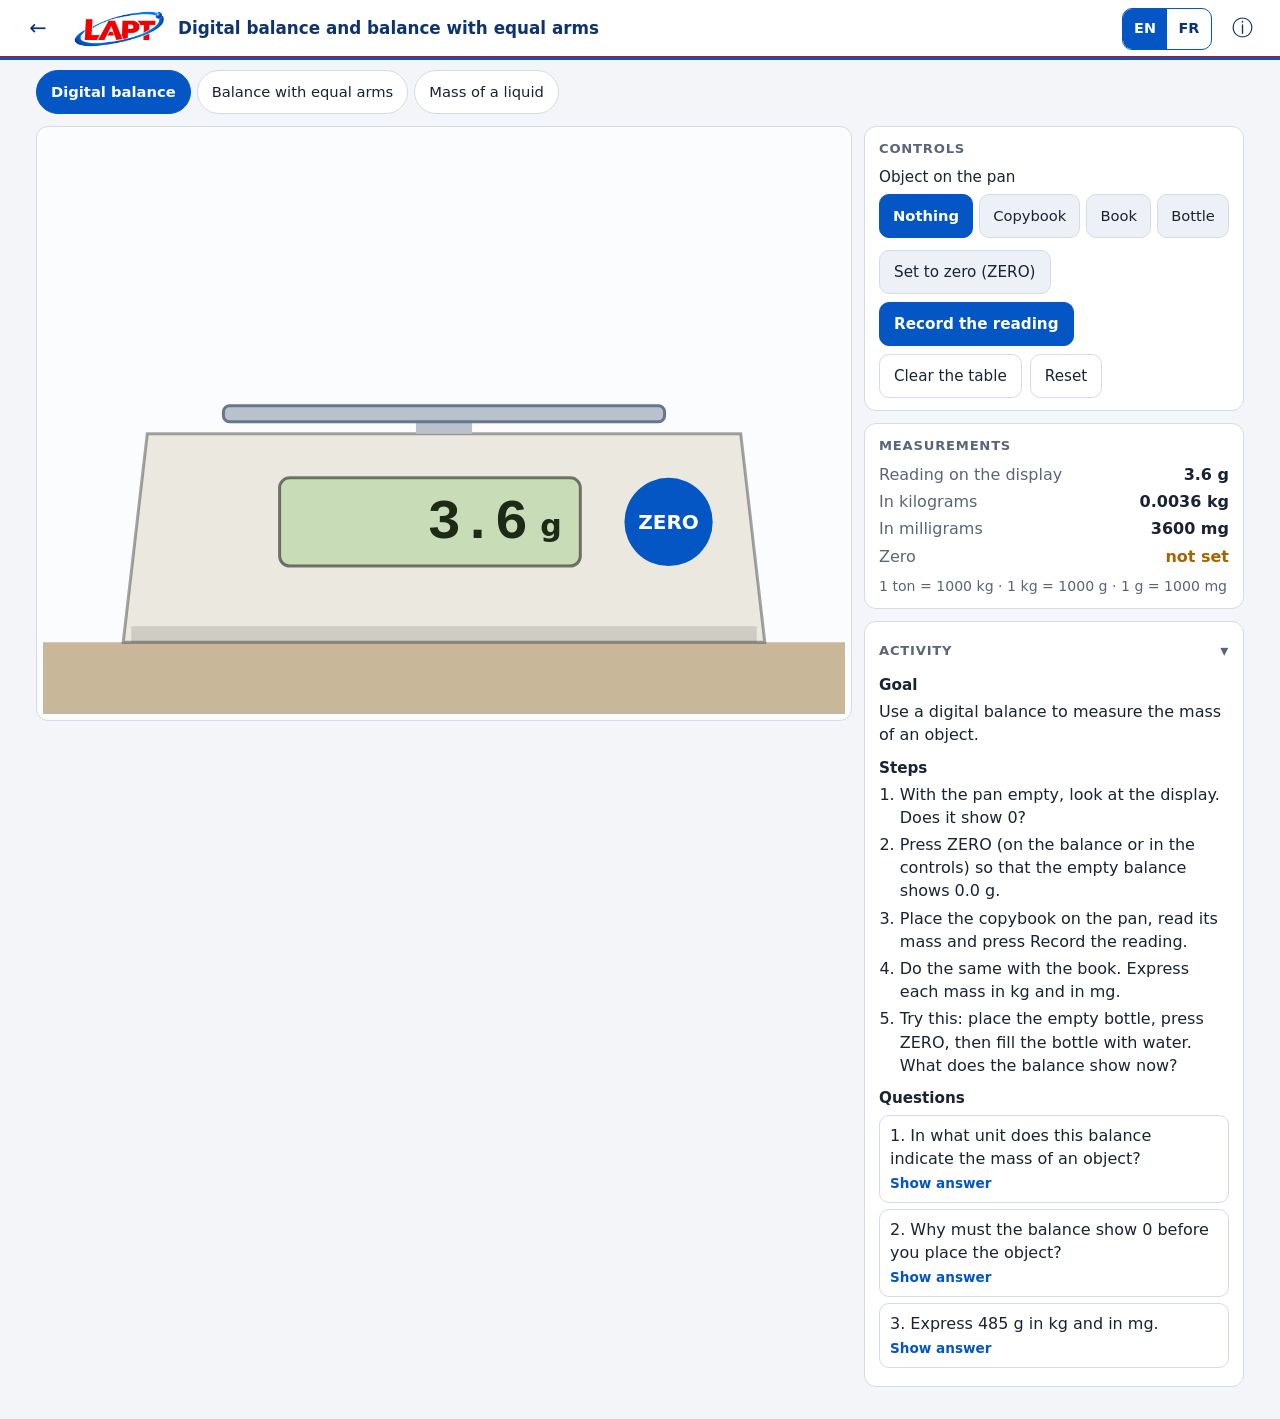
==== sims/grade7/balances/index.html @ a6b9be00 "Initial site: shared template, Grade 7 graduated cylinder and balances simulations Co-Authored-By: C" ====
<!doctype html>
<html lang="en" data-root="../../../">
<head>
  <meta charset="utf-8">
  <meta name="viewport" content="width=device-width, initial-scale=1">
  <meta name="color-scheme" content="light dark">
  <title>LAPT</title>
  <link rel="icon" href="../../../shared/img/icon-192.png">
  <link rel="stylesheet" href="../../../shared/base.css">
</head>
<body>
  <header class="topbar">
    <a class="icon-btn" href="../../../index.html" data-i18n-aria-label="ui.back" data-i18n-title="ui.back">←</a>
    <a class="brand optional" href="https://apt-lb.net" aria-label="LAPT — apt-lb.net"><img src="../../../shared/img/lapt-mark.png" alt="LAPT"></a>
    <h1 data-i18n="title"></h1>
    <div class="lang-toggle" role="group" aria-label="EN | FR">
      <button type="button" data-lang-btn="en">EN</button>
      <button type="button" data-lang-btn="fr">FR</button>
    </div>
    <button type="button" class="icon-btn" id="info-btn" data-i18n-aria-label="ui.info" data-i18n-title="ui.info">ⓘ</button>
  </header>

  <nav class="tabs" id="tabs" role="tablist" data-i18n-aria-label="ui.tabs"></nav>

  <main class="layout">
    <section class="stage">
      <canvas id="stage"></canvas>
    </section>
    <aside class="panel">
      <section class="card">
        <h2 data-i18n="ui.controls"></h2>
        <div id="controls-body"></div>
      </section>
      <section class="card" aria-live="polite">
        <h2 data-i18n="ui.measurements"></h2>
        <div id="measures-body"></div>
      </section>
      <details class="card" id="activity" open>
        <summary data-i18n="ui.activity"></summary>
        <div id="activity-body"></div>
      </details>
    </aside>
  </main>

  <dialog class="info" id="info">
    <div class="info-head">
      <h2 data-i18n="title"></h2>
      <button type="button" class="icon-btn" data-close data-i18n-aria-label="ui.close" style="color:var(--text)">✕</button>
    </div>
    <div id="info-body"></div>
  </dialog>

  <script type="module" src="sim.js"></script>
</body>
</html>
---- shared/base.css ----
/* LAPT simulations — theme, layout and controls. Colors are tokens; change them here only.
   Brand colors taken from the LAPT logo: red #E60000, blue #0356C4, navy #0D3371. */
:root {
  --brand-red: #e60000;
  --brand-blue: #0356c4;
  --brand-navy: #0d3371;
  --topbar-bg: #ffffff;
  --topbar-ink: #0d3371;
  --bg: #f3f5f9;
  --surface: #ffffff;
  --surface-2: #edf1f7;
  --text: #1a2333;
  --muted: #5a6577;
  --border: #d5dce7;
  --primary: #0356c4;
  --primary-ink: #ffffff;
  --accent: #e60000;
  --good: #1d8a4b;
  --bad: #c0392b;
  --warn: #a86400;
  --focus: #e60000;

  /* Canvas scene colors */
  --scene-bg: #fbfcfe;
  --bench: #c8b799;
  --glass-stroke: #66768e;
  --glass-fill: rgba(170, 200, 230, 0.16);
  --glass-shine: rgba(255, 255, 255, 0.55);
  --scale: #1f2c44;
  --water: #3d8fd6;
  --water-dark: #24679f;
  --oil: #e4bb3c;
  --oil-dark: #b8901b;
  --eye: #1f2c44;
  --sight: #e0662f;
  --thread: #6b6b6b;
  --stone: #8b8073;
  --metal: #9aa4b0;
  --plasticine: #d4524c;
  --lens-ring: #1f2c44;
  --alcohol: #c9d9ef;
  --copybook: #d33c3c;
  --book: #2f6db5;
  --brass: #d9ad4a;
  --brass-dark: #8a6416;
  --brass-ink: #5b3f06;
  --pan-metal: #b9c1cc;
  --balance-body: #a8285f;
  --box: #2b2f36;
  --device: #ebe8df;
  --lcd-bg: #c9dcb8;
  --lcd-ink: #1c2a16;

  --radius: 12px;
  --gap: 12px;
  color-scheme: light;
}

@media (prefers-color-scheme: dark) {
  :root:not([data-theme="light"]) {
    --bg: #0e131b;
    --surface: #171f2a;
    --surface-2: #202a37;
    --text: #e6ebf2;
    --muted: #98a4b6;
    --border: #2d3949;
    --primary: #5b9cf2;
    --primary-ink: #08111f;
    --accent: #ff4d4d;
    --topbar-bg: #0d1d3a;
    --topbar-ink: #ffffff;
    --focus: #ff6b6b;
    --good: #4cc27f;
    --bad: #f07466;
    --warn: #f0b04f;
    --scene-bg: #121924;
    --bench: #4a3f30;
    --glass-stroke: #a3b3ca;
    --glass-fill: rgba(140, 170, 210, 0.10);
    --glass-shine: rgba(255, 255, 255, 0.18);
    --scale: #e0e7f1;
    --water: #4b9fe8;
    --water-dark: #2f7cc0;
    --eye: #e6ebf2;
    --thread: #b0b0b0;
    --lens-ring: #e0e7f1;
    --alcohol: #8fa9cc;
    --pan-metal: #8e97a3;
    --balance-body: #b8336f;
    --box: #0b0d10;
    --device: #4a4f58;
    --lcd-bg: #9fbf8a;
    color-scheme: dark;
  }
}
:root[data-theme="dark"] {
  --bg: #0e131b; --surface: #171f2a; --surface-2: #202a37; --text: #e6ebf2; --muted: #98a4b6;
  --border: #2d3949; --primary: #5b9cf2; --primary-ink: #08111f; --accent: #ff4d4d;
  --topbar-bg: #0d1d3a; --topbar-ink: #ffffff; --focus: #ff6b6b;
  --good: #4cc27f; --bad: #f07466; --warn: #f0b04f; --scene-bg: #121924; --bench: #4a3f30;
  --glass-stroke: #a3b3ca; --glass-fill: rgba(140, 170, 210, 0.10); --glass-shine: rgba(255, 255, 255, 0.18);
  --scale: #e0e7f1; --water: #4b9fe8; --water-dark: #2f7cc0; --eye: #e6ebf2; --thread: #b0b0b0; --lens-ring: #e0e7f1;
  --alcohol: #8fa9cc; --pan-metal: #8e97a3; --balance-body: #b8336f; --box: #0b0d10; --device: #4a4f58; --lcd-bg: #9fbf8a;
  color-scheme: dark;
}

* { box-sizing: border-box; }
html { -webkit-text-size-adjust: 100%; }
body {
  margin: 0;
  background: var(--bg);
  color: var(--text);
  font: 16px/1.45 system-ui, -apple-system, "Segoe UI", Roboto, "Noto Sans", sans-serif;
  overflow-x: hidden;
}
[hidden] { display: none !important; }
:focus-visible { outline: 3px solid var(--focus); outline-offset: 2px; }
.muted { color: var(--muted); }

/* ---------- Top bar ---------- */
.topbar {
  position: sticky; top: 0; z-index: 10;
  display: flex; align-items: center; gap: 8px;
  padding: 6px 16px;
  background: var(--topbar-bg); color: var(--topbar-ink);
  border-bottom: 3px solid var(--brand-blue);
  box-shadow: inset 0 -1px 0 var(--brand-red);
  min-height: 60px;
}
.brand {
  display: inline-grid; place-items: center; flex: 0 0 auto;
  height: 44px; padding: 3px 6px; border-radius: 10px; background: #ffffff;
}
.brand img { height: 36px; width: auto; display: block; }
@media (max-width: 599px) { .topbar .brand.optional { display: none; } }
.topbar h1 { flex: 1; font-size: 1.05rem; line-height: 1.25; margin: 0; font-weight: 650; }
.icon-btn {
  display: inline-grid; place-items: center;
  min-width: 44px; min-height: 44px;
  border: 0; border-radius: 10px; background: transparent; color: inherit;
  font: inherit; font-size: 1.3rem; cursor: pointer; text-decoration: none;
}
.icon-btn:hover { background: color-mix(in srgb, currentColor 12%, transparent); }
.lang-toggle { display: inline-flex; border: 1.5px solid var(--primary); border-radius: 10px; overflow: hidden; }
.lang-toggle button {
  min-width: 44px; min-height: 40px; border: 0; background: transparent; color: inherit;
  font: inherit; font-weight: 650; font-size: 0.9rem; cursor: pointer;
}
.lang-toggle button[aria-pressed="true"] { background: var(--primary); color: var(--primary-ink); }

/* ---------- Tabs ---------- */
.tabs {
  display: flex; flex-wrap: wrap; gap: 6px;
  padding: 10px 16px 0; max-width: 1240px; margin: 0 auto;
}
.tabs button {
  flex: 0 0 auto; min-height: 44px; padding: 0 14px;
  border: 1px solid var(--border); border-radius: 999px;
  background: var(--surface); color: var(--text); font: inherit; font-size: 0.92rem; cursor: pointer;
}
.tabs button[aria-selected="true"] { background: var(--primary); border-color: var(--primary); color: var(--primary-ink); font-weight: 600; }

/* ---------- Layout ---------- */
.layout {
  display: grid; gap: var(--gap);
  padding: 12px 16px 32px; max-width: 1240px; margin: 0 auto;
}
@media (min-width: 880px) {
  .layout { grid-template-columns: minmax(0, 1fr) 380px; align-items: start; }
  .stage { position: sticky; top: 75px; }
}
/* Phone: the scene stays visible while the student scrolls the controls under it */
@media (max-width: 879px) {
  .stage { position: sticky; top: 63px; z-index: 5; box-shadow: 0 6px 12px -8px rgba(0, 0, 0, 0.35); }
  .topbar h1 { font-size: 0.95rem; }
}
.stage {
  background: var(--scene-bg); border: 1px solid var(--border); border-radius: var(--radius);
  padding: 6px; display: grid; place-items: center; min-width: 0;
}
.stage canvas { display: block; touch-action: none; user-select: none; -webkit-user-select: none; }
.panel { display: grid; gap: var(--gap); min-width: 0; }
.card {
  background: var(--surface); border: 1px solid var(--border); border-radius: var(--radius);
  padding: 12px 14px;
}
.card > h2, .card > summary { font-size: 0.82rem; text-transform: uppercase; letter-spacing: 0.06em; color: var(--muted); margin: 0 0 8px; font-weight: 700; }
details.card > summary { cursor: pointer; list-style: none; display: flex; justify-content: space-between; align-items: center; min-height: 32px; margin: 0; }
details.card > summary::after { content: "▾"; font-size: 1rem; }
details.card:not([open]) > summary::after { content: "▸"; }
details.card[open] > summary { margin-bottom: 8px; }
.rotate-hint { display: none; font-size: 0.85rem; color: var(--muted); text-align: center; margin: 4px 0 0; }
@media (orientation: portrait) and (max-width: 600px) { .rotate-hint.wants-wide { display: block; } }

/* ---------- Controls ---------- */
.ctl { display: grid; gap: 6px; margin-bottom: 12px; }
.ctl:last-child { margin-bottom: 0; }
.ctl-head { display: flex; justify-content: space-between; align-items: baseline; gap: 8px; }
.ctl-head label, .ctl-label { font-size: 0.95rem; }
.ctl-value { font-variant-numeric: tabular-nums; font-weight: 650; color: var(--primary); white-space: nowrap; }
.ctl.is-disabled { opacity: 0.5; }
input[type="range"] { width: 100%; height: 44px; margin: 0; accent-color: var(--primary); background: transparent; }
.btn-row { display: flex; flex-wrap: wrap; gap: 8px; }
.btn {
  min-height: 44px; padding: 0 14px; border-radius: 10px; font: inherit; font-size: 0.95rem; cursor: pointer;
  border: 1px solid var(--border); background: var(--surface-2); color: var(--text);
}
.btn:disabled { opacity: 0.45; cursor: not-allowed; }
.btn-primary { background: var(--primary); color: var(--primary-ink); border-color: var(--primary); font-weight: 600; }
.btn-ghost { background: transparent; }
.seg { display: flex; flex-wrap: wrap; gap: 6px; }
.seg button {
  flex: 1 1 auto; min-height: 44px; padding: 0 10px; border-radius: 10px; cursor: pointer; font: inherit; font-size: 0.92rem;
  border: 1px solid var(--border); background: var(--surface-2); color: var(--text);
}
.seg button[aria-checked="true"] { background: var(--primary); color: var(--primary-ink); border-color: var(--primary); font-weight: 600; }
.text-input {
  min-height: 44px; width: 7.5em; padding: 0 10px; border-radius: 10px; font: inherit; font-size: 1.05rem;
  border: 1px solid var(--border); background: var(--surface); color: var(--text); font-variant-numeric: tabular-nums;
}
.input-row { display: flex; align-items: center; gap: 8px; flex-wrap: wrap; }

/* ---------- Measurements ---------- */
.meas { display: grid; grid-template-columns: fit-content(58%) 1fr; gap: 4px 12px; margin: 0; }
.meas dt { color: var(--muted); }
.meas dd { margin: 0; font-weight: 650; font-variant-numeric: tabular-nums; text-align: right; }
.good-text { color: var(--good); }
.warn-text { color: var(--warn); }
.status { padding: 8px 10px; border-radius: 10px; font-size: 0.92rem; background: var(--surface-2); margin-top: 10px; }
.status.good { color: var(--good); }
.status.bad { color: var(--bad); }
.status.warn { color: var(--warn); }
table.data { width: 100%; border-collapse: collapse; font-variant-numeric: tabular-nums; font-size: 0.92rem; margin-top: 10px; }
table.data th, table.data td { padding: 6px 4px; border-bottom: 1px solid var(--border); text-align: right; }
table.data th:first-child, table.data td:first-child { text-align: left; }
table.data th { color: var(--muted); font-weight: 600; }

/* ---------- Activity ---------- */
#activity-body h3 { font-size: 0.95rem; margin: 10px 0 4px; }
#activity-body h3:first-child { margin-top: 0; }
#activity-body p, #activity-body ol { margin: 0 0 6px; }
#activity-body ol { padding-left: 1.3em; }
#activity-body li { margin-bottom: 4px; }
.qa { border: 1px solid var(--border); border-radius: 10px; margin: 6px 0; }
.qa summary { list-style: none; cursor: pointer; padding: 8px 10px; display: grid; gap: 4px; }
.qa-show { font-size: 0.85rem; color: var(--primary); font-weight: 600; }
.qa[open] .qa-show { display: none; }
.qa-a { margin: 0; padding: 0 10px 10px; color: var(--good); }

/* ---------- Info dialog ---------- */
dialog.info {
  width: min(560px, calc(100vw - 32px)); max-height: calc(100vh - 48px);
  border: 1px solid var(--border); border-radius: var(--radius); padding: 0;
  background: var(--surface); color: var(--text);
}
dialog.info::backdrop { background: rgba(0, 0, 0, 0.45); }
.info-head { display: flex; justify-content: space-between; align-items: center; padding: 8px 8px 8px 16px; border-bottom: 1px solid var(--border); }
.info-head h2 { font-size: 1rem; margin: 0; }
#info-body { padding: 8px 16px 16px; }
#info-body h3 { font-size: 0.95rem; margin: 12px 0 4px; }
#info-body ul { padding-left: 1.2em; margin: 0; }
#info-body li { margin-bottom: 4px; }

/* ---------- Chips (e.g. box of standard masses) ---------- */
.chips { display: grid; grid-template-columns: repeat(auto-fill, minmax(64px, 1fr)); gap: 6px; }
.chip {
  min-height: 44px; padding: 0 6px; border-radius: 10px; cursor: pointer; font: inherit; font-size: 0.92rem; font-weight: 600;
  border: 1px solid var(--border); background: var(--surface-2); color: var(--text); font-variant-numeric: tabular-nums;
}
.chip[aria-pressed="true"] { background: var(--brass); border-color: var(--brass-dark); color: var(--brass-ink); }
.chip:disabled { opacity: 0.45; cursor: not-allowed; }
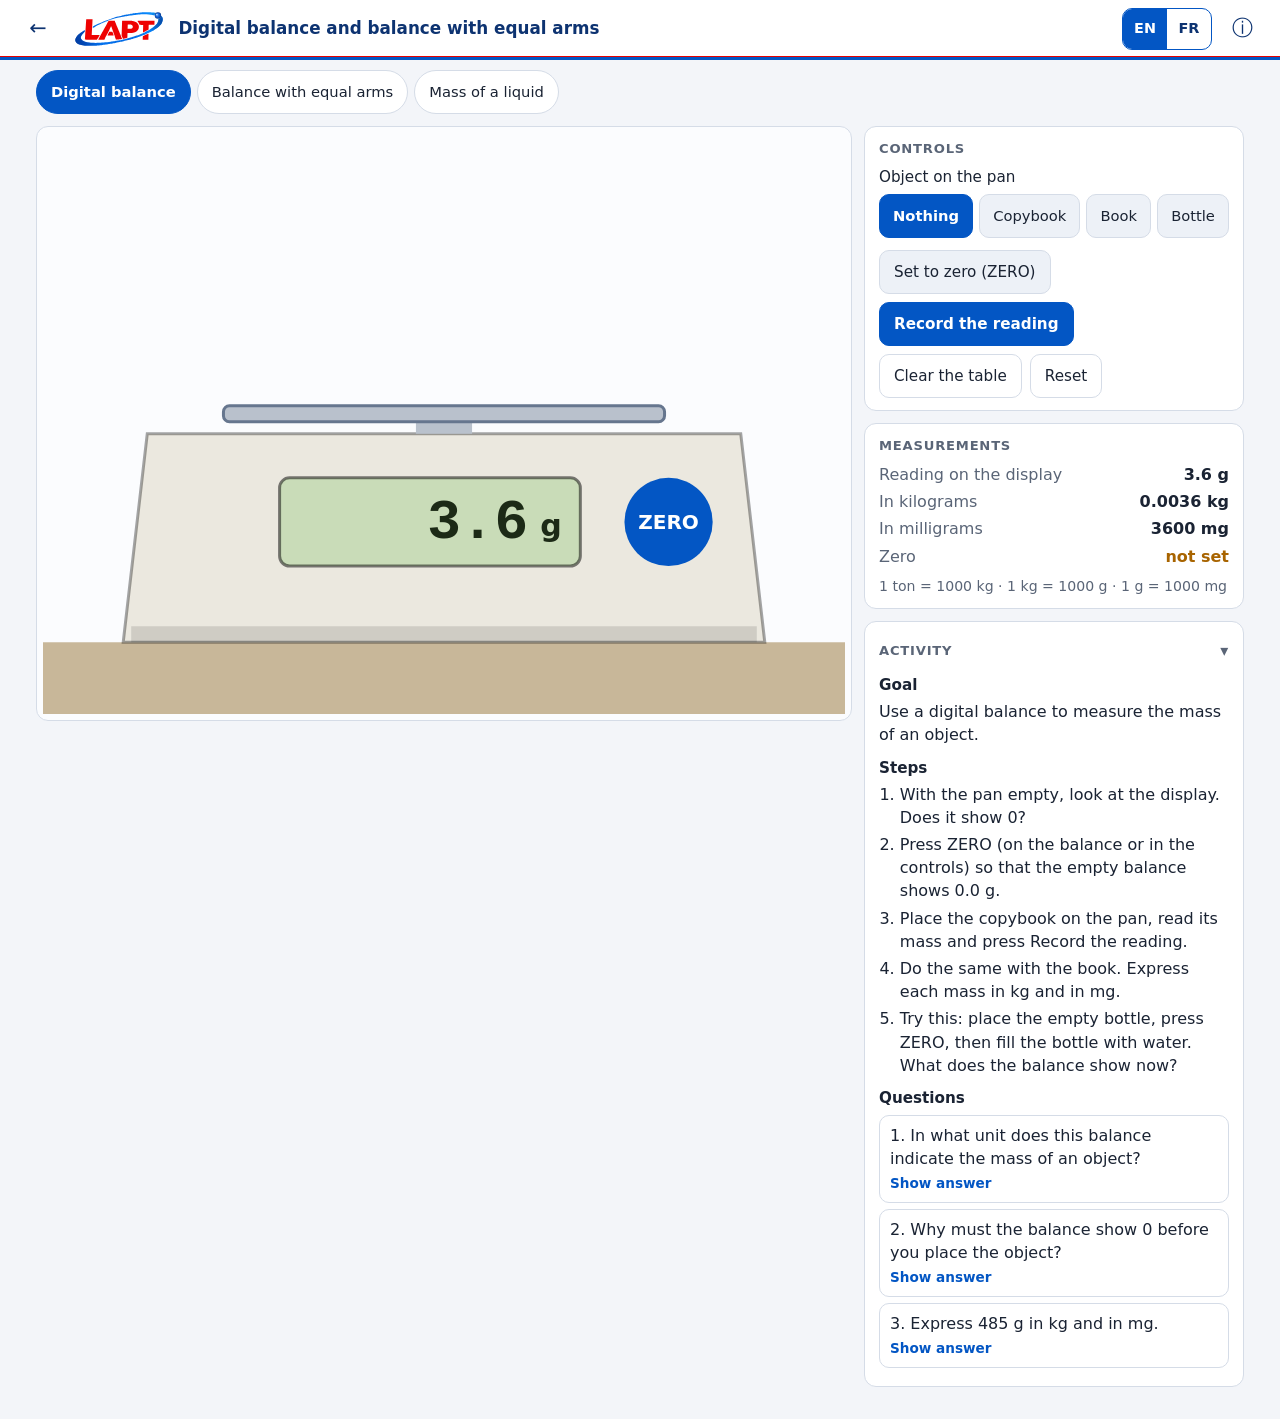
==== commit 1c4a03a4: "Use the official LAPT SVG logos (emblem, full logo, dark-background logo) Co-Authored-By: Claude Opu" ====
--- a/sims/grade7/balances/index.html
+++ b/sims/grade7/balances/index.html
@@ -11,7 +11,7 @@
 <body>
   <header class="topbar">
     <a class="icon-btn" href="../../../index.html" data-i18n-aria-label="ui.back" data-i18n-title="ui.back">←</a>
-    <a class="brand optional" href="https://apt-lb.net" aria-label="LAPT — apt-lb.net"><img src="../../../shared/img/lapt-mark.png" alt="LAPT"></a>
+    <a class="brand optional" href="https://apt-lb.net" aria-label="LAPT — apt-lb.net"><img src="../../../shared/img/lapt-emblem.svg" alt="LAPT" width="90" height="36"></a>
     <h1 data-i18n="title"></h1>
     <div class="lang-toggle" role="group" aria-label="EN | FR">
       <button type="button" data-lang-btn="en">EN</button>
